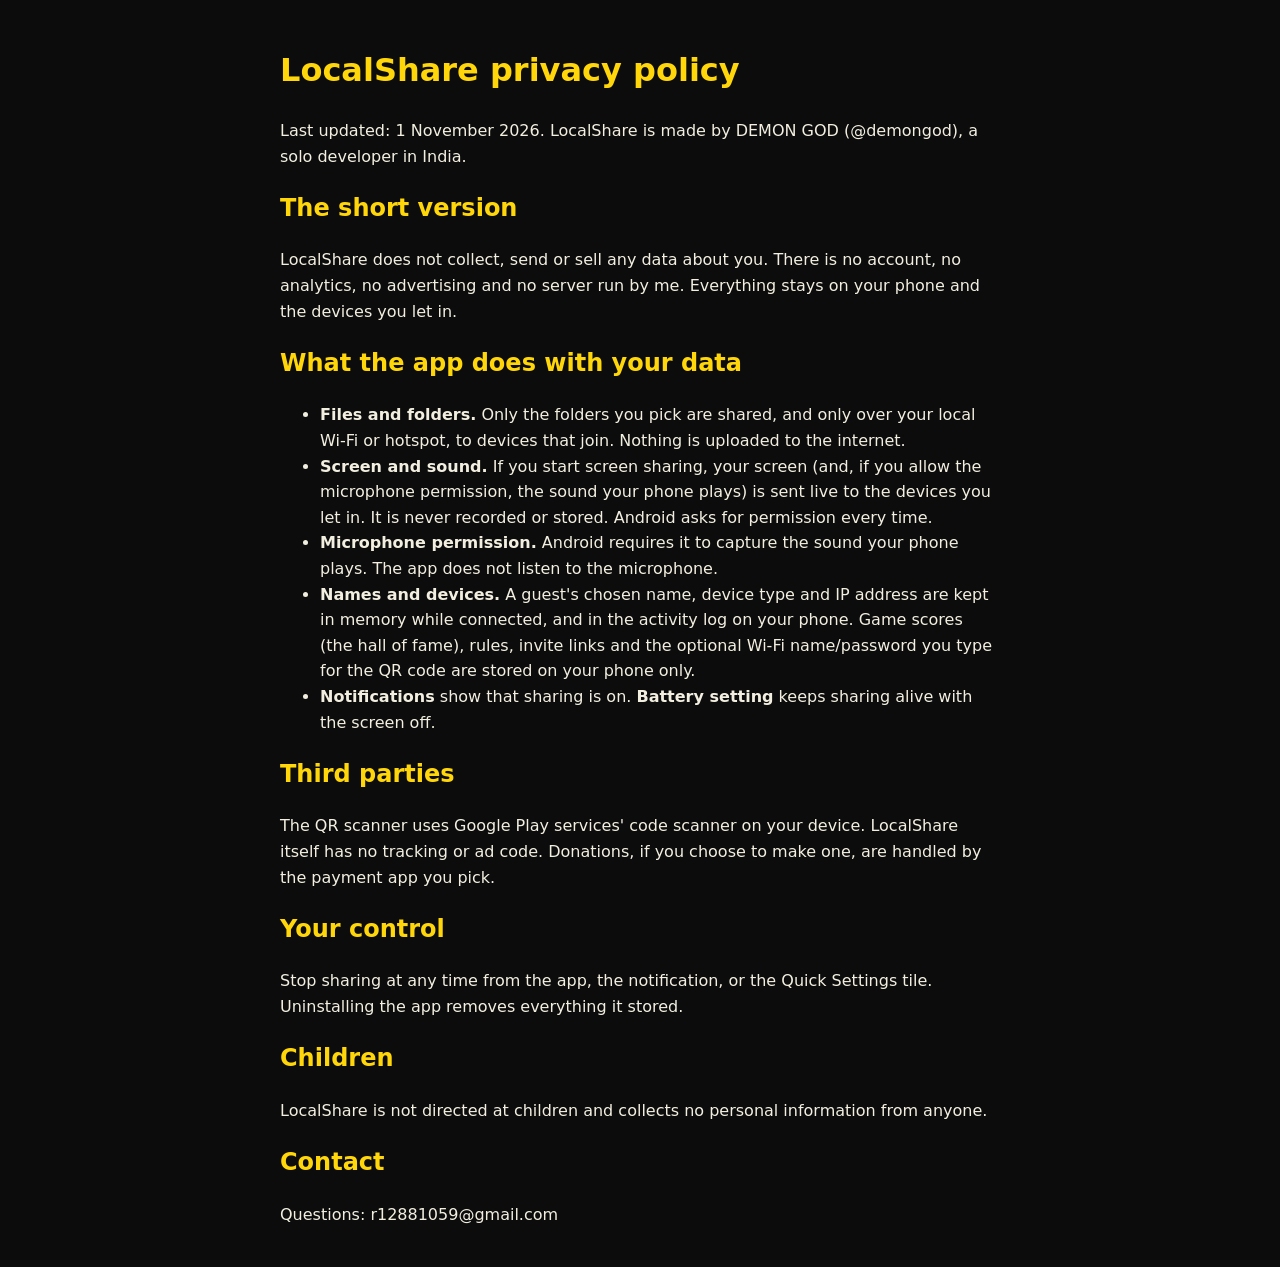
==== docs/privacy.html @ 2c92d9fd "v2.12.0: screen sound, invite links, Wi-Fi QR, tile and shortcuts, game teams/rules/hall of fame, re" ====
<!doctype html><html lang="en"><head><meta charset="utf-8"><meta name="viewport" content="width=device-width,initial-scale=1"><title>LocalShare privacy policy</title>
<style>body{background:#0C0C0D;color:#F2EFE0;font:16px/1.6 system-ui,sans-serif;max-width:720px;margin:0 auto;padding:24px 16px}h1,h2{color:#FFD60A}a{color:#FFD60A}</style></head><body>
<h1>LocalShare privacy policy</h1>
<p>Last updated: 1 November 2026. LocalShare is made by DEMON GOD (@demongod), a solo developer in India.</p>
<h2>The short version</h2>
<p>LocalShare does not collect, send or sell any data about you. There is no account, no analytics, no advertising and no server run by me. Everything stays on your phone and the devices you let in.</p>
<h2>What the app does with your data</h2>
<ul>
<li><b>Files and folders.</b> Only the folders you pick are shared, and only over your local Wi-Fi or hotspot, to devices that join. Nothing is uploaded to the internet.</li>
<li><b>Screen and sound.</b> If you start screen sharing, your screen (and, if you allow the microphone permission, the sound your phone plays) is sent live to the devices you let in. It is never recorded or stored. Android asks for permission every time.</li>
<li><b>Microphone permission.</b> Android requires it to capture the sound your phone plays. The app does not listen to the microphone.</li>
<li><b>Names and devices.</b> A guest's chosen name, device type and IP address are kept in memory while connected, and in the activity log on your phone. Game scores (the hall of fame), rules, invite links and the optional Wi-Fi name/password you type for the QR code are stored on your phone only.</li>
<li><b>Notifications</b> show that sharing is on. <b>Battery setting</b> keeps sharing alive with the screen off.</li>
</ul>
<h2>Third parties</h2>
<p>The QR scanner uses Google Play services' code scanner on your device. LocalShare itself has no tracking or ad code. Donations, if you choose to make one, are handled by the payment app you pick.</p>
<h2>Your control</h2>
<p>Stop sharing at any time from the app, the notification, or the Quick Settings tile. Uninstalling the app removes everything it stored.</p>
<h2>Children</h2>
<p>LocalShare is not directed at children and collects no personal information from anyone.</p>
<h2>Contact</h2>
<p>Questions: r12881059@gmail.com</p>
</body></html>
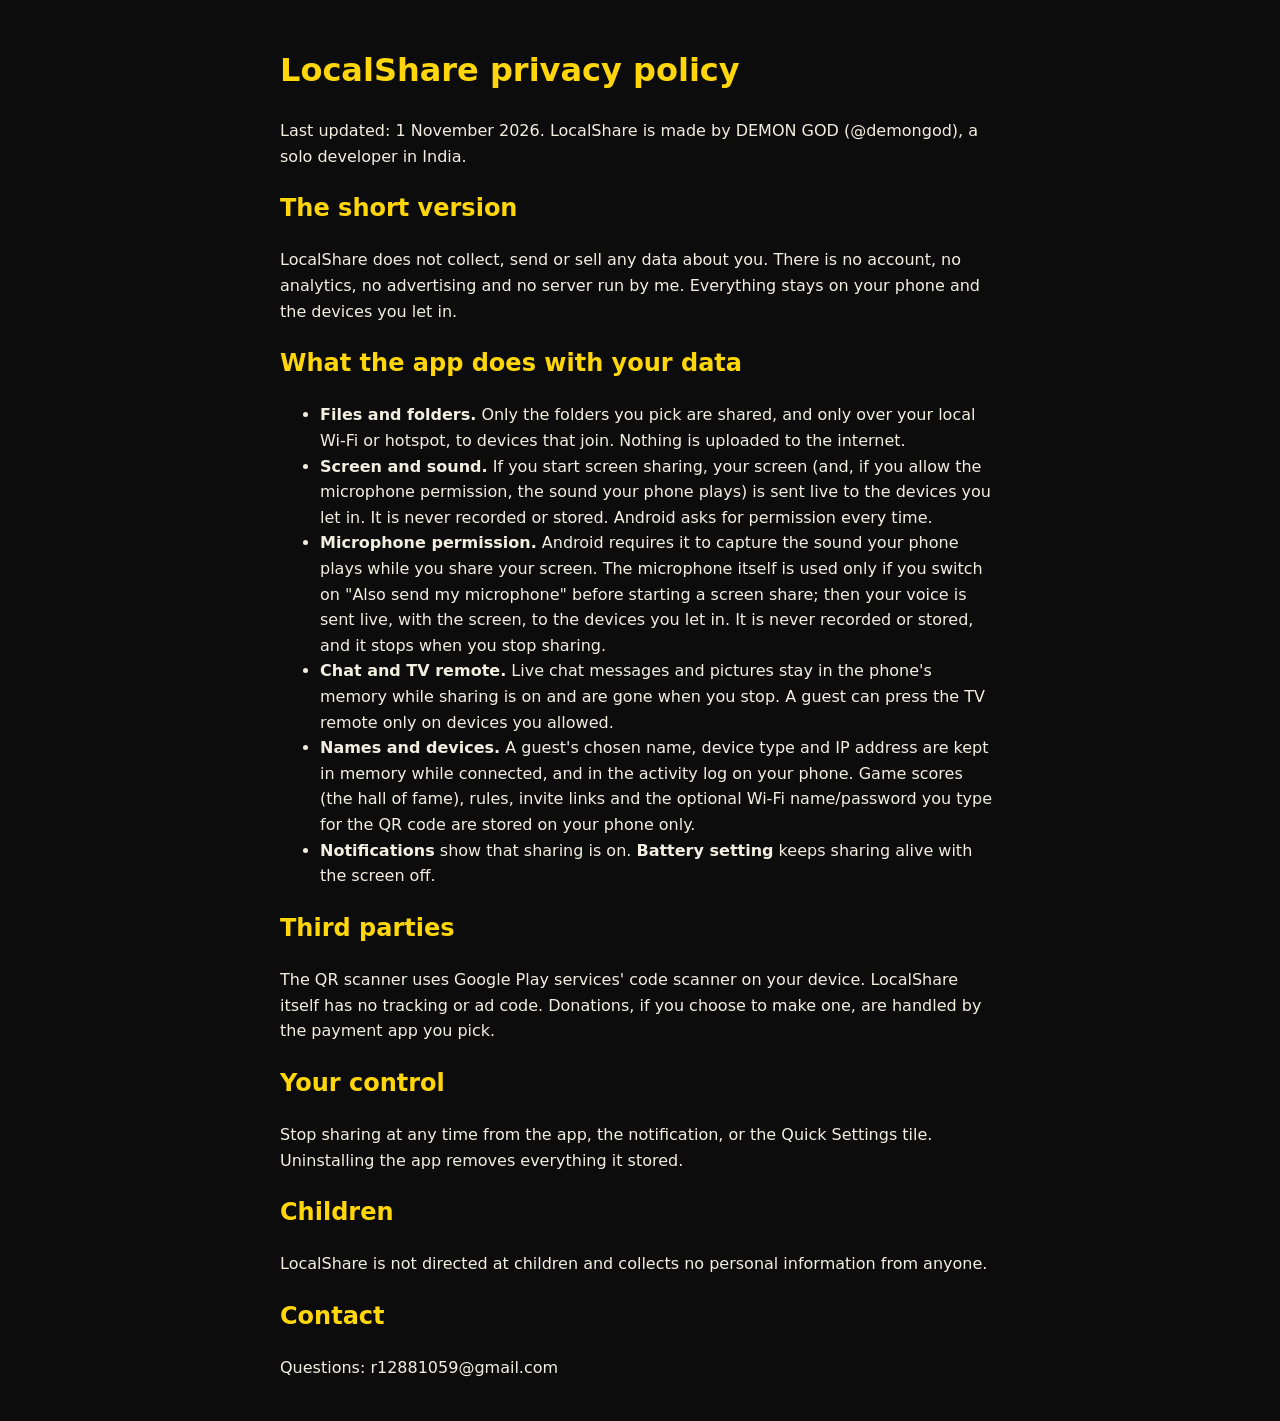
==== commit 8254191a: "v2.18.0: TV remote permission per device, page security policy, privacy and store text updated" ====
--- a/docs/privacy.html
+++ b/docs/privacy.html
@@ -8,7 +8,8 @@
 <ul>
 <li><b>Files and folders.</b> Only the folders you pick are shared, and only over your local Wi-Fi or hotspot, to devices that join. Nothing is uploaded to the internet.</li>
 <li><b>Screen and sound.</b> If you start screen sharing, your screen (and, if you allow the microphone permission, the sound your phone plays) is sent live to the devices you let in. It is never recorded or stored. Android asks for permission every time.</li>
-<li><b>Microphone permission.</b> Android requires it to capture the sound your phone plays. The app does not listen to the microphone.</li>
+<li><b>Microphone permission.</b> Android requires it to capture the sound your phone plays while you share your screen. The microphone itself is used only if you switch on "Also send my microphone" before starting a screen share; then your voice is sent live, with the screen, to the devices you let in. It is never recorded or stored, and it stops when you stop sharing.</li>
+<li><b>Chat and TV remote.</b> Live chat messages and pictures stay in the phone's memory while sharing is on and are gone when you stop. A guest can press the TV remote only on devices you allowed.</li>
 <li><b>Names and devices.</b> A guest's chosen name, device type and IP address are kept in memory while connected, and in the activity log on your phone. Game scores (the hall of fame), rules, invite links and the optional Wi-Fi name/password you type for the QR code are stored on your phone only.</li>
 <li><b>Notifications</b> show that sharing is on. <b>Battery setting</b> keeps sharing alive with the screen off.</li>
 </ul>
